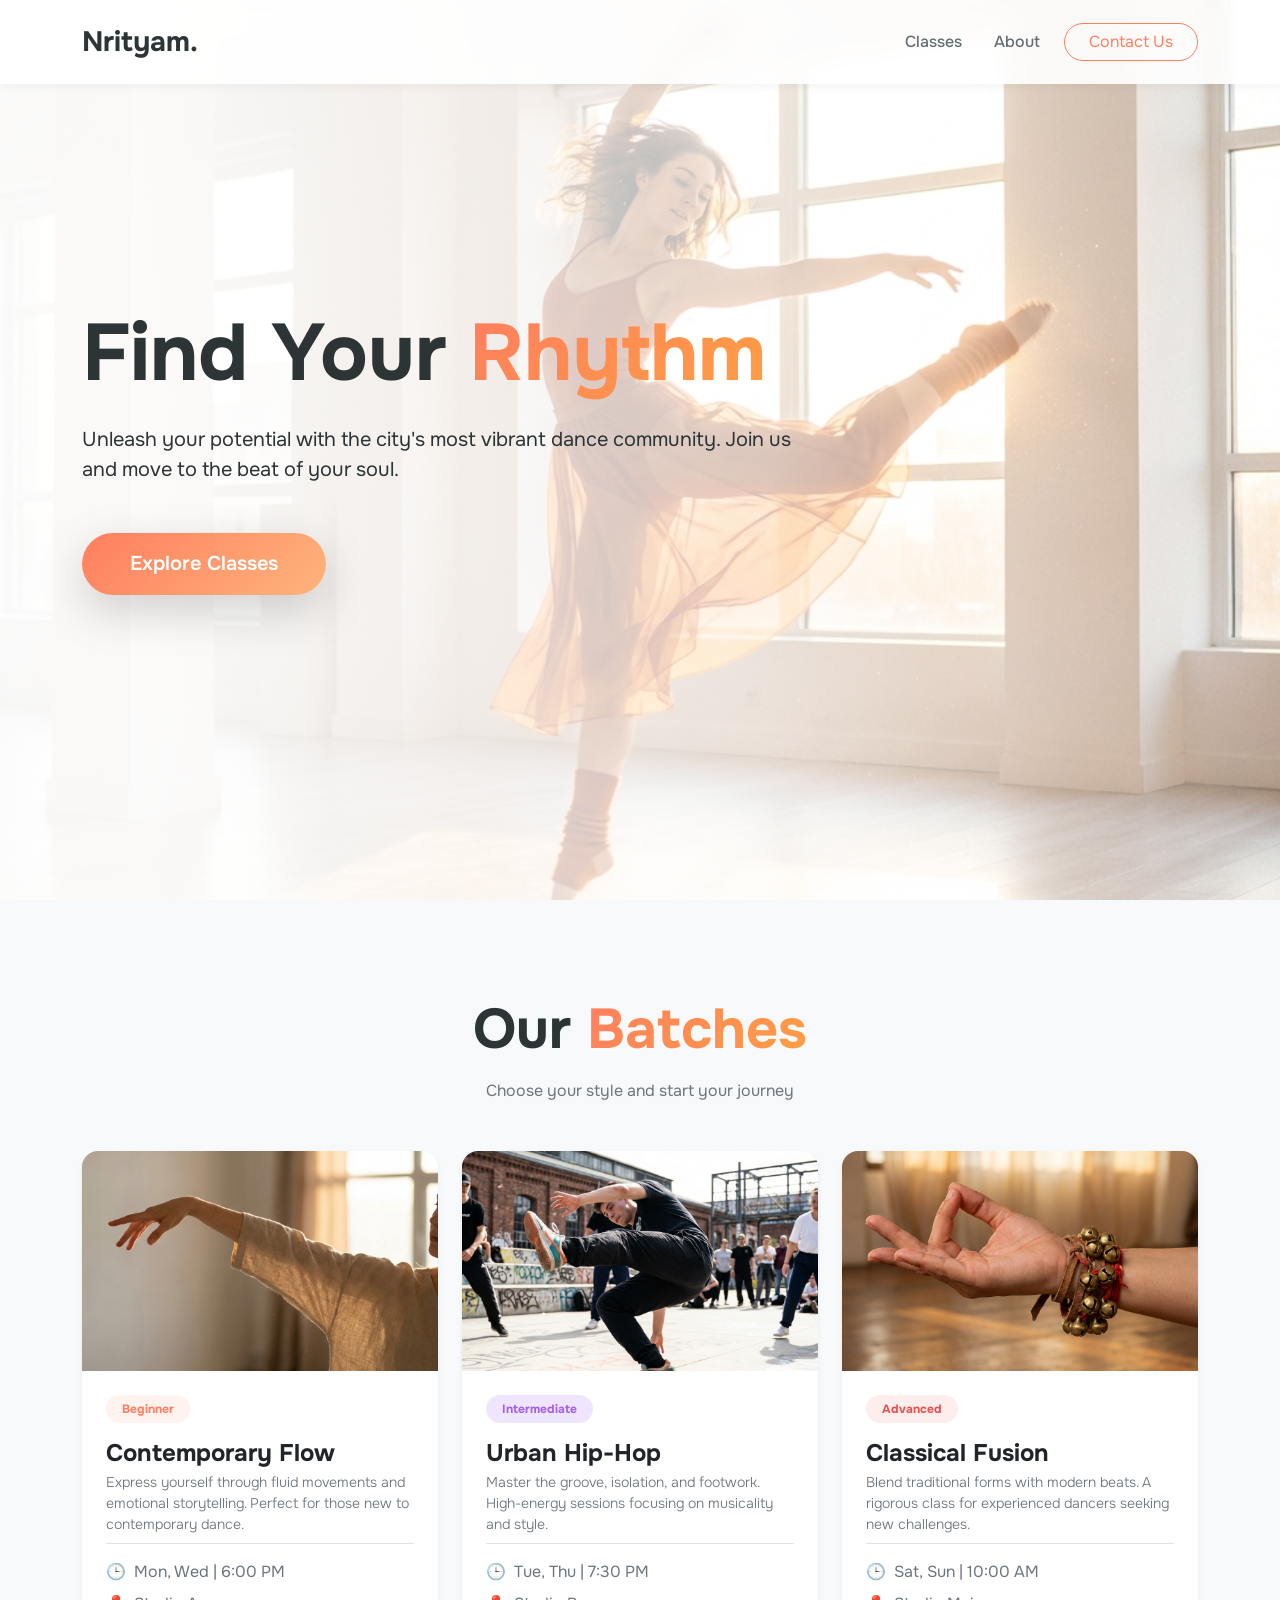
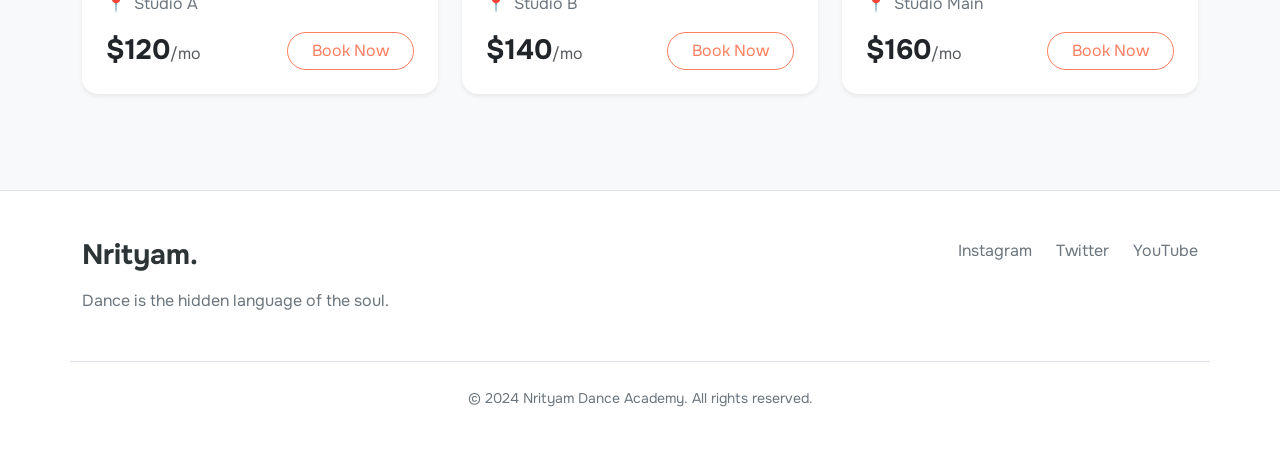
==== index.html @ 0dd63f36 "First Commit First Commit" ====
<!DOCTYPE html>
<html lang="en">

<head>
    <meta charset="UTF-8">
    <meta name="viewport" content="width=device-width, initial-scale=1.0">
    <title>Nrityam | Find Your Rhythm</title>
    <meta name="description"
        content="Join Nrityam, the premier dance community. Explore contemporary, hip-hop, and classical dance batches.">
    <!-- Bootstrap CSS -->
    <link href="https://cdn.jsdelivr.net/npm/bootstrap@5.3.3/dist/css/bootstrap.min.css" rel="stylesheet"
        integrity="sha384-QWTKZyjpPEjISv5WaRU9OFeRpok6YctnYmDr5pNlyT2bRjXh0JMhjY6hW+ALEwIH" crossorigin="anonymous">
    <!-- Google Fonts: Onest -->
    <link rel="preconnect" href="https://fonts.googleapis.com">
    <link rel="preconnect" href="https://fonts.gstatic.com" crossorigin>
    <link href="https://fonts.googleapis.com/css2?family=Onest:wght@300;400;500;600;700&display=swap" rel="stylesheet">
    <link rel="stylesheet" href="styles.css">
</head>

<body>

    <!-- Navigation -->
    <nav class="navbar navbar-expand-lg fixed-top py-3">
        <div class="container">
            <a class="navbar-brand fw-bold fs-3" href="#">Nrityam.</a>
            <button class="navbar-toggler" type="button" data-bs-toggle="collapse" data-bs-target="#navbarNav"
                aria-controls="navbarNav" aria-expanded="false" aria-label="Toggle navigation">
                <span class="navbar-toggler-icon"></span>
            </button>
            <div class="collapse navbar-collapse justify-content-end" id="navbarNav">
                <ul class="navbar-nav align-items-center gap-3">
                    <li class="nav-item">
                        <a class="nav-link" href="#batches">Classes</a>
                    </li>
                    <li class="nav-item">
                        <a class="nav-link" href="#about">About</a>
                    </li>
                    <li class="nav-item">
                        <a href="#contact" class="btn btn-outline-primary rounded-pill px-4">Contact Us</a>
                    </li>
                </ul>
            </div>
        </div>
    </nav>

    <!-- Hero Section -->
    <header class="hero d-flex align-items-center position-relative">
        <div class="container position-relative z-2">
            <div class="row">
                <div class="col-lg-8">
                    <h1 class="display-1 fw-bold mb-4 hero-title">Find Your <span class="text-gradient">Rhythm</span>
                    </h1>
                    <p class="lead mb-5 hero-subtitle">Unleash your potential with the city's most vibrant dance
                        community. Join us and move to the beat of your soul.</p>
                    <a href="#batches"
                        class="btn btn-primary btn-lg rounded-pill px-5 py-3 fw-semibold shadow-lg">Explore Classes</a>
                </div>
            </div>
        </div>
        <div class="hero-overlay position-absolute w-100 h-100 top-0 start-0"></div>
    </header>

    <!-- Batches Section -->
    <section id="batches" class="py-5">
        <div class="container py-5">
            <div class="text-center mb-5">
                <h2 class="display-4 fw-bold mb-3 section-title">Our <span class="text-gradient">Batches</span>
                </h2>
                <p class="text-secondary section-subtitle">Choose your style and start your journey</p>
            </div>

            <div class="row g-4">
                <!-- Card 1 -->
                <div class="col-lg-4 col-md-6">
                    <div class="card h-100 border-0 shadow-sm rounded-4">
                        <img src="assets/thumb_contemporary.png" class="card-img-top card-thumb"
                            alt="Contemporary Dance">
                        <div class="card-body d-flex flex-column p-4">
                            <div class="mb-3">
                                <span class="badge bg-orange-subtle text-orange rounded-pill px-3 py-2">Beginner</span>
                            </div>
                            <h3 class="card-title h4 fw-bold mb-1">Contemporary Flow</h3>
                            <p class="card-text text-secondary mb-2 flex-grow-1 small fw-light">Express yourself through
                                fluid
                                movements and emotional storytelling. Perfect for those new to contemporary dance.</p>

                            <div class="border-top pt-3 mt-auto">
                                <div class="d-flex align-items-center text-secondary mb-2">
                                    <span class="me-2">🕒</span> Mon, Wed | 6:00 PM
                                </div>
                                <div class="d-flex align-items-center text-secondary mb-3">
                                    <span class="me-2">📍</span> Studio A
                                </div>
                                <div class="d-flex justify-content-between align-items-center mt-3">
                                    <span class="h3 fw-bold mb-0">$120<span
                                            class="fs-6 text-muted fw-normal">/mo</span></span>
                                    <button class="btn btn-outline-primary rounded-pill px-4">Book Now</button>
                                </div>
                            </div>
                        </div>
                    </div>
                </div>

                <!-- Card 2 -->
                <div class="col-lg-4 col-md-6">
                    <div class="card h-100 border-0 shadow-sm rounded-4">
                        <img src="assets/thumb_hiphop.png" class="card-img-top card-thumb " alt="Urban Hip-Hop">
                        <div class="card-body d-flex flex-column p-4">
                            <div class="mb-3">
                                <span
                                    class="badge bg-purple-subtle text-purple rounded-pill px-3 py-2">Intermediate</span>
                            </div>
                            <h3 class="card-title h4 fw-bold mb-1">Urban Hip-Hop</h3>
                            <p class="card-text text-secondary mb-2 flex-grow-1 small fw-light">Master the groove,
                                isolation, and
                                footwork. High-energy sessions focusing on musicality and style.</p>

                            <div class="border-top pt-3 mt-auto">
                                <div class="d-flex align-items-center text-secondary mb-2">
                                    <span class="me-2">🕒</span> Tue, Thu | 7:30 PM
                                </div>
                                <div class="d-flex align-items-center text-secondary mb-3">
                                    <span class="me-2">📍</span> Studio B
                                </div>
                                <div class="d-flex justify-content-between align-items-center mt-3">
                                    <span class="h3 fw-bold mb-0">$140<span
                                            class="fs-6 text-muted fw-normal">/mo</span></span>
                                    <button class="btn btn-outline-primary rounded-pill px-4">Book Now</button>
                                </div>
                            </div>
                        </div>
                    </div>
                </div>

                <!-- Card 3 -->
                <div class="col-lg-4 col-md-6">
                    <div class="card h-100 border-0 shadow-sm rounded-4">
                        <img src="assets/thumb_classical.png" class="card-img-top card-thumb" alt="Classical Fusion">
                        <div class="card-body d-flex flex-column p-4">
                            <div class="mb-3">
                                <span class="badge bg-red-subtle text-red rounded-pill px-3 py-2">Advanced</span>
                            </div>
                            <h3 class="card-title h4 fw-bold mb-1">Classical Fusion</h3>
                            <p class="card-text text-secondary mb-2 flex-grow-1 small fw-light">Blend traditional forms
                                with
                                modern
                                beats. A rigorous class for experienced dancers seeking new challenges.</p>

                            <div class="border-top pt-3 mt-auto">
                                <div class="d-flex align-items-center text-secondary mb-2">
                                    <span class="me-2">🕒</span> Sat, Sun | 10:00 AM
                                </div>
                                <div class="d-flex align-items-center text-secondary mb-3">
                                    <span class="me-2">📍</span> Studio Main
                                </div>
                                <div class="d-flex justify-content-between align-items-center mt-3">
                                    <span class="h3 fw-bold mb-0">$160<span
                                            class="fs-6 text-muted fw-normal">/mo</span></span>
                                    <button class="btn btn-outline-primary rounded-pill px-4">Book Now</button>
                                </div>
                            </div>
                        </div>
                    </div>
                </div>
            </div>
        </div>
    </section>

    <!-- Footer -->
    <footer class="bg-white border-top py-5">
        <div class="container">
            <div class="row gy-4 justify-content-between">
                <div class="col-md-6">
                    <h2 class="h3 fw-bold mb-3">Nrityam.</h2>
                    <p class="text-secondary mb-0">Dance is the hidden language of the soul.</p>
                </div>
                <div class="col-md-4 text-md-end">
                    <div class="d-flex gap-4 justify-content-md-end">
                        <a href="#" class="text-decoration-none text-secondary hover-primary">Instagram</a>
                        <a href="#" class="text-decoration-none text-secondary hover-primary">Twitter</a>
                        <a href="#" class="text-decoration-none text-secondary hover-primary">YouTube</a>
                    </div>
                </div>
            </div>
            <div class="row mt-5 pt-4 border-top">
                <div class="col-12 text-center text-secondary">
                    <small>&copy; 2024 Nrityam Dance Academy. All rights reserved.</small>
                </div>
            </div>
        </div>
    </footer>

    <!-- Bootstrap JS Bundle -->
    <script src="https://cdn.jsdelivr.net/npm/bootstrap@5.3.3/dist/js/bootstrap.bundle.min.js"
        integrity="sha384-YvpcrYf0tY3lHB60NNkmXc5s9fDVZLESaAA55NDzOxhy9GkcIdslK1eN7N6jIeHz"
        crossorigin="anonymous"></script>
</body>

</html>
---- styles.css ----
:root {
    --bs-font-sans-serif: 'Onest', sans-serif;
    --bs-body-font-family: 'Onest', sans-serif;

    /* Branding */
    --brand-primary: #ff7e5f;
    --brand-secondary: #feb47b;
    --brand-tertiary: #ff9f43;

    /* Custom Colors */
    --bs-primary: #ff7e5f;
    --bs-primary-rgb: 255, 126, 95;
}

body {
    font-family: 'Onest', sans-serif;
    background-color: #f8f9fa;
    color: #2d3436;
}

/* Custom Overrides & Utilities */

.text-gradient {
    background: linear-gradient(135deg, var(--brand-primary), var(--brand-tertiary));
    -webkit-background-clip: text;
    -webkit-text-fill-color: transparent;
}

.hover-primary:hover {
    color: var(--brand-primary) !important;
}

/* Navbar */
.navbar {
    background: rgba(255, 255, 255, 0.9);
    backdrop-filter: blur(10px);
    box-shadow: 0 2px 10px rgba(0, 0, 0, 0.05);
}

.navbar-brand {
    color: #2d3436 !important;
}

.nav-link {
    color: #636e72;
    font-weight: 500;
}

.nav-link:hover,
.nav-link.active {
    color: var(--brand-primary);
}

/* Buttons */
.btn-primary {
    background: linear-gradient(135deg, var(--brand-primary), var(--brand-secondary));
    border: none;
    transition: all 0.3s ease;
}

.btn-primary:hover {
    transform: translateY(-2px);
    box-shadow: 0 5px 15px rgba(255, 126, 95, 0.4);
    background: linear-gradient(135deg, var(--brand-primary), var(--brand-secondary));
    /* keep gradient on hover */
}

.btn-outline-primary {
    color: var(--brand-primary);
    border-color: var(--brand-primary);
}

.btn-outline-primary:hover {
    background-color: var(--brand-primary);
    border-color: var(--brand-primary);
    color: #fff;
    transform: translateY(-1px);
}

/* Hero Section */
.hero {
    height: 100vh;
    min-height: 600px;
    background: url('assets/hero_bg_light.png') no-repeat center center/cover;
}

.hero-overlay {
    background: linear-gradient(90deg, rgba(255, 255, 255, 0.95) 10%, rgba(255, 255, 255, 0.7) 60%, rgba(255, 255, 255, 0.2) 100%);
}

.hero-title {
    color: #2d3436;
}

.hero-subtitle {
    font-weight: 400;
}

/* Cards */
.card {
    transition: transform 0.3s ease, box-shadow 0.3s ease;
}

.card:hover {
    transform: translateY(-8px);
    box-shadow: 0 1rem 3rem rgba(0, 0, 0, 0.1) !important;
    /* Bootstrap shadow-lg equivalent or custom */
}

.card-thumb {
    height: 220px;
    object-fit: cover;
    border-top-right-radius: 1rem;
    border-top-left-radius: 1rem;
}

/* Custom Badges */
.bg-orange-subtle {
    background-color: rgba(255, 126, 95, 0.1);
}

.text-orange {
    color: #ff7e5f;
}

.bg-purple-subtle {
    background-color: rgba(112, 0, 255, 0.1);
}

.text-purple {
    color: #a55eea;
}

.bg-red-subtle {
    background-color: rgba(235, 77, 75, 0.1);
}

.text-red {
    color: #eb4d4b;
}

/* Responsive adjustments */
@media (max-width: 991.98px) {
    .hero-title {
        font-size: 3.5rem;
    }

    .navbar-collapse {
        background: #fff;
        padding: 1rem;
        border-radius: 1rem;
        margin-top: 1rem;
        box-shadow: 0 5px 15px rgba(0, 0, 0, 0.1);
    }
}
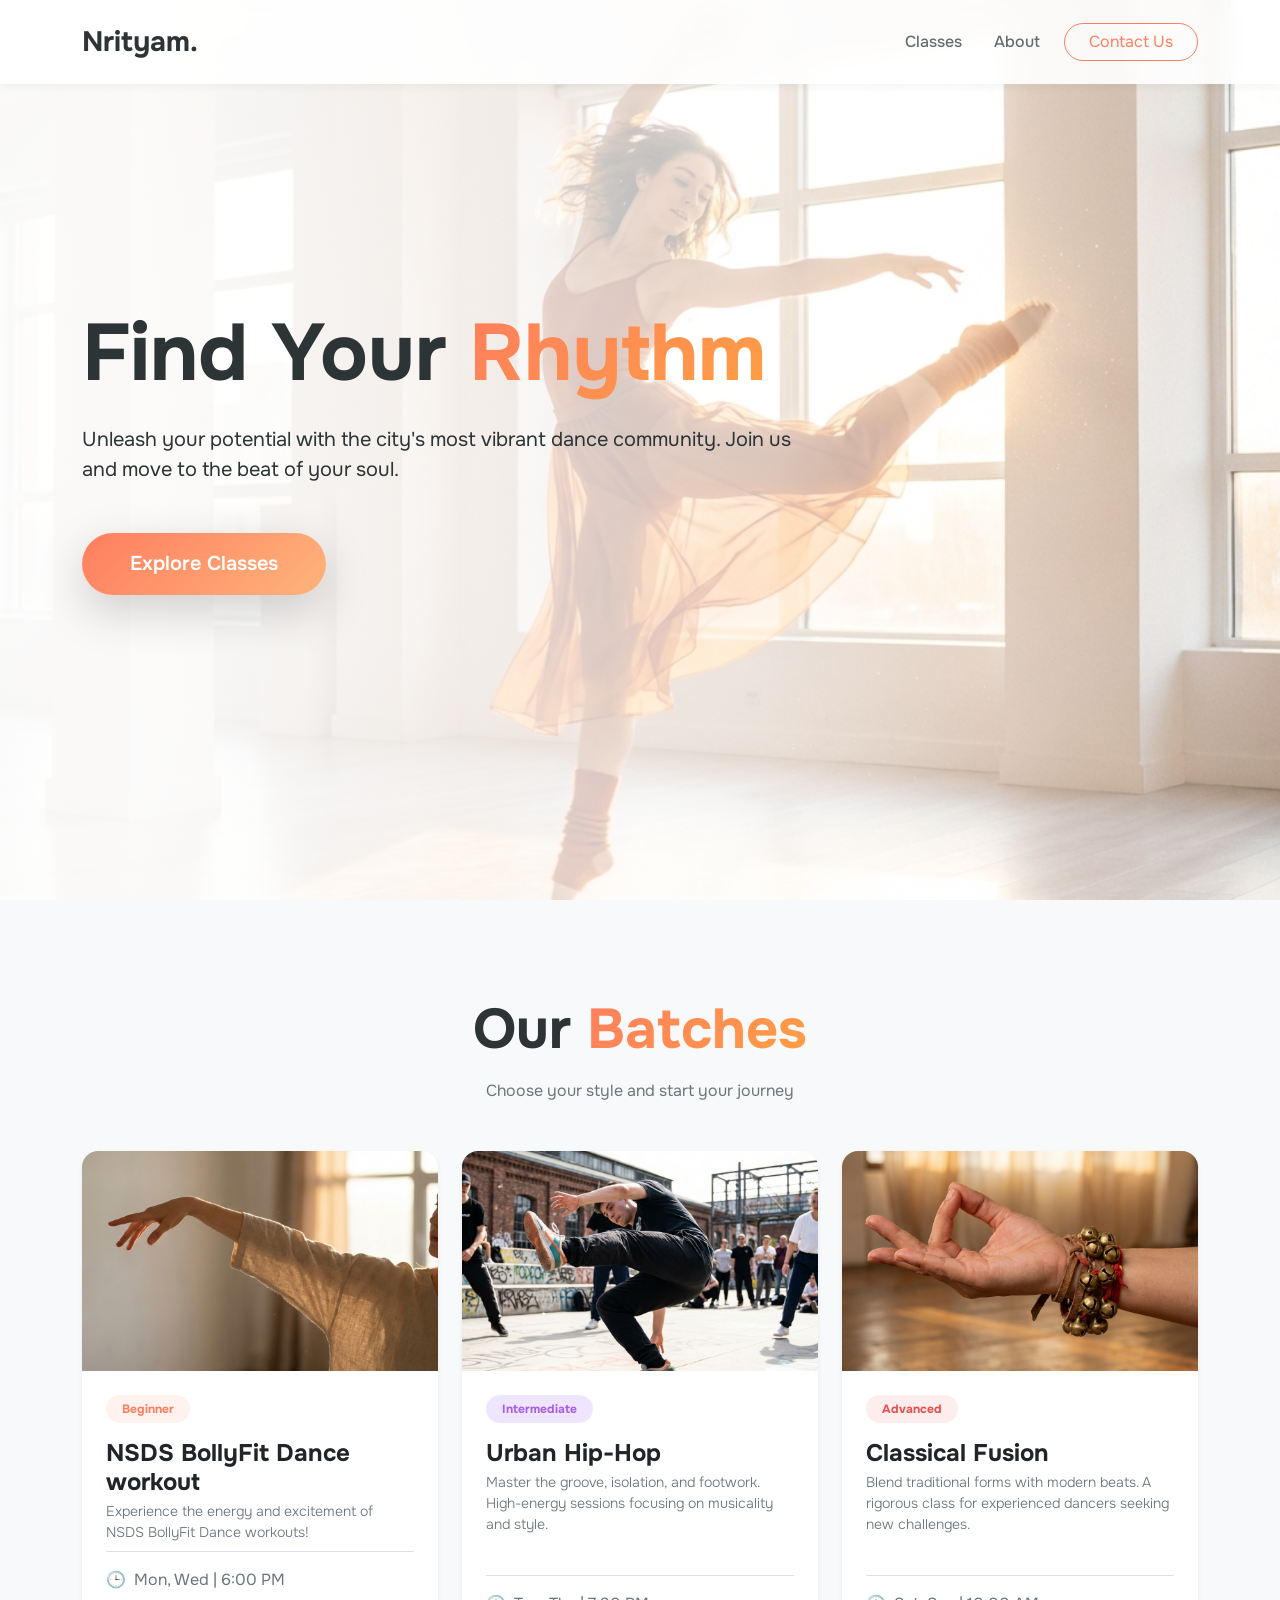
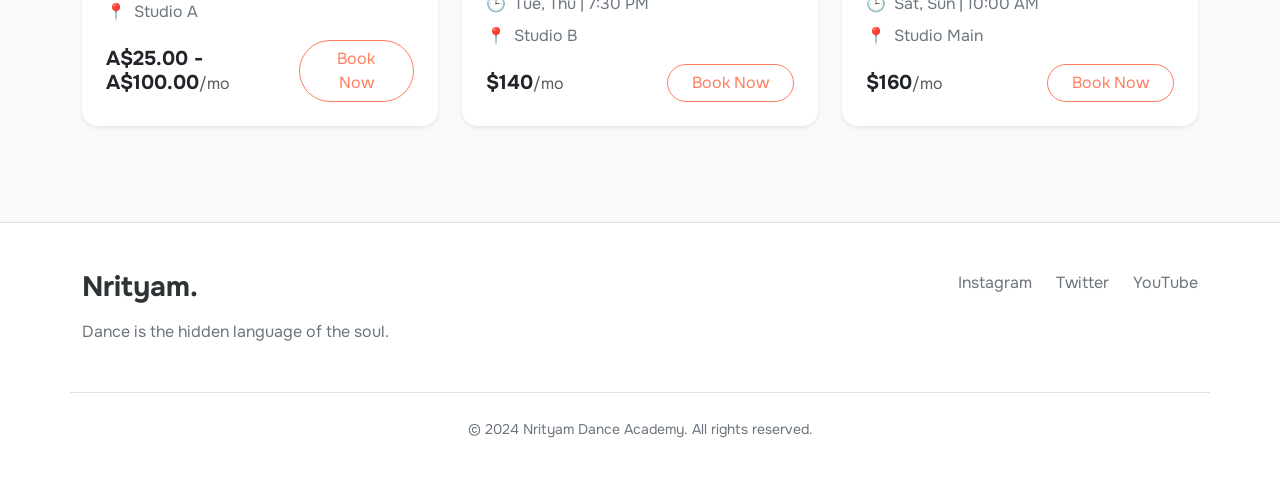
==== commit 8bd080db: "Json Data added." ====
--- a/index.html
+++ b/index.html
@@ -69,99 +69,8 @@
                 <p class="text-secondary section-subtitle">Choose your style and start your journey</p>
             </div>
 
-            <div class="row g-4">
-                <!-- Card 1 -->
-                <div class="col-lg-4 col-md-6">
-                    <div class="card h-100 border-0 shadow-sm rounded-4">
-                        <img src="assets/thumb_contemporary.png" class="card-img-top card-thumb"
-                            alt="Contemporary Dance">
-                        <div class="card-body d-flex flex-column p-4">
-                            <div class="mb-3">
-                                <span class="badge bg-orange-subtle text-orange rounded-pill px-3 py-2">Beginner</span>
-                            </div>
-                            <h3 class="card-title h4 fw-bold mb-1">Contemporary Flow</h3>
-                            <p class="card-text text-secondary mb-2 flex-grow-1 small fw-light">Express yourself through
-                                fluid
-                                movements and emotional storytelling. Perfect for those new to contemporary dance.</p>
-
-                            <div class="border-top pt-3 mt-auto">
-                                <div class="d-flex align-items-center text-secondary mb-2">
-                                    <span class="me-2">🕒</span> Mon, Wed | 6:00 PM
-                                </div>
-                                <div class="d-flex align-items-center text-secondary mb-3">
-                                    <span class="me-2">📍</span> Studio A
-                                </div>
-                                <div class="d-flex justify-content-between align-items-center mt-3">
-                                    <span class="h3 fw-bold mb-0">$120<span
-                                            class="fs-6 text-muted fw-normal">/mo</span></span>
-                                    <button class="btn btn-outline-primary rounded-pill px-4">Book Now</button>
-                                </div>
-                            </div>
-                        </div>
-                    </div>
-                </div>
-
-                <!-- Card 2 -->
-                <div class="col-lg-4 col-md-6">
-                    <div class="card h-100 border-0 shadow-sm rounded-4">
-                        <img src="assets/thumb_hiphop.png" class="card-img-top card-thumb " alt="Urban Hip-Hop">
-                        <div class="card-body d-flex flex-column p-4">
-                            <div class="mb-3">
-                                <span
-                                    class="badge bg-purple-subtle text-purple rounded-pill px-3 py-2">Intermediate</span>
-                            </div>
-                            <h3 class="card-title h4 fw-bold mb-1">Urban Hip-Hop</h3>
-                            <p class="card-text text-secondary mb-2 flex-grow-1 small fw-light">Master the groove,
-                                isolation, and
-                                footwork. High-energy sessions focusing on musicality and style.</p>
-
-                            <div class="border-top pt-3 mt-auto">
-                                <div class="d-flex align-items-center text-secondary mb-2">
-                                    <span class="me-2">🕒</span> Tue, Thu | 7:30 PM
-                                </div>
-                                <div class="d-flex align-items-center text-secondary mb-3">
-                                    <span class="me-2">📍</span> Studio B
-                                </div>
-                                <div class="d-flex justify-content-between align-items-center mt-3">
-                                    <span class="h3 fw-bold mb-0">$140<span
-                                            class="fs-6 text-muted fw-normal">/mo</span></span>
-                                    <button class="btn btn-outline-primary rounded-pill px-4">Book Now</button>
-                                </div>
-                            </div>
-                        </div>
-                    </div>
-                </div>
-
-                <!-- Card 3 -->
-                <div class="col-lg-4 col-md-6">
-                    <div class="card h-100 border-0 shadow-sm rounded-4">
-                        <img src="assets/thumb_classical.png" class="card-img-top card-thumb" alt="Classical Fusion">
-                        <div class="card-body d-flex flex-column p-4">
-                            <div class="mb-3">
-                                <span class="badge bg-red-subtle text-red rounded-pill px-3 py-2">Advanced</span>
-                            </div>
-                            <h3 class="card-title h4 fw-bold mb-1">Classical Fusion</h3>
-                            <p class="card-text text-secondary mb-2 flex-grow-1 small fw-light">Blend traditional forms
-                                with
-                                modern
-                                beats. A rigorous class for experienced dancers seeking new challenges.</p>
-
-                            <div class="border-top pt-3 mt-auto">
-                                <div class="d-flex align-items-center text-secondary mb-2">
-                                    <span class="me-2">🕒</span> Sat, Sun | 10:00 AM
-                                </div>
-                                <div class="d-flex align-items-center text-secondary mb-3">
-                                    <span class="me-2">📍</span> Studio Main
-                                </div>
-                                <div class="d-flex justify-content-between align-items-center mt-3">
-                                    <span class="h3 fw-bold mb-0">$160<span
-                                            class="fs-6 text-muted fw-normal">/mo</span></span>
-                                    <button class="btn btn-outline-primary rounded-pill px-4">Book Now</button>
-                                </div>
-                            </div>
-                        </div>
-                    </div>
-                </div>
+            <div id="batches-container" class="row g-4">
+                <!-- Batches will be rendered here by script.js -->
             </div>
         </div>
     </section>
@@ -194,6 +103,7 @@
     <script src="https://cdn.jsdelivr.net/npm/bootstrap@5.3.3/dist/js/bootstrap.bundle.min.js"
         integrity="sha384-YvpcrYf0tY3lHB60NNkmXc5s9fDVZLESaAA55NDzOxhy9GkcIdslK1eN7N6jIeHz"
         crossorigin="anonymous"></script>
+    <script src="script.js"></script>
 </body>
 
 </html>
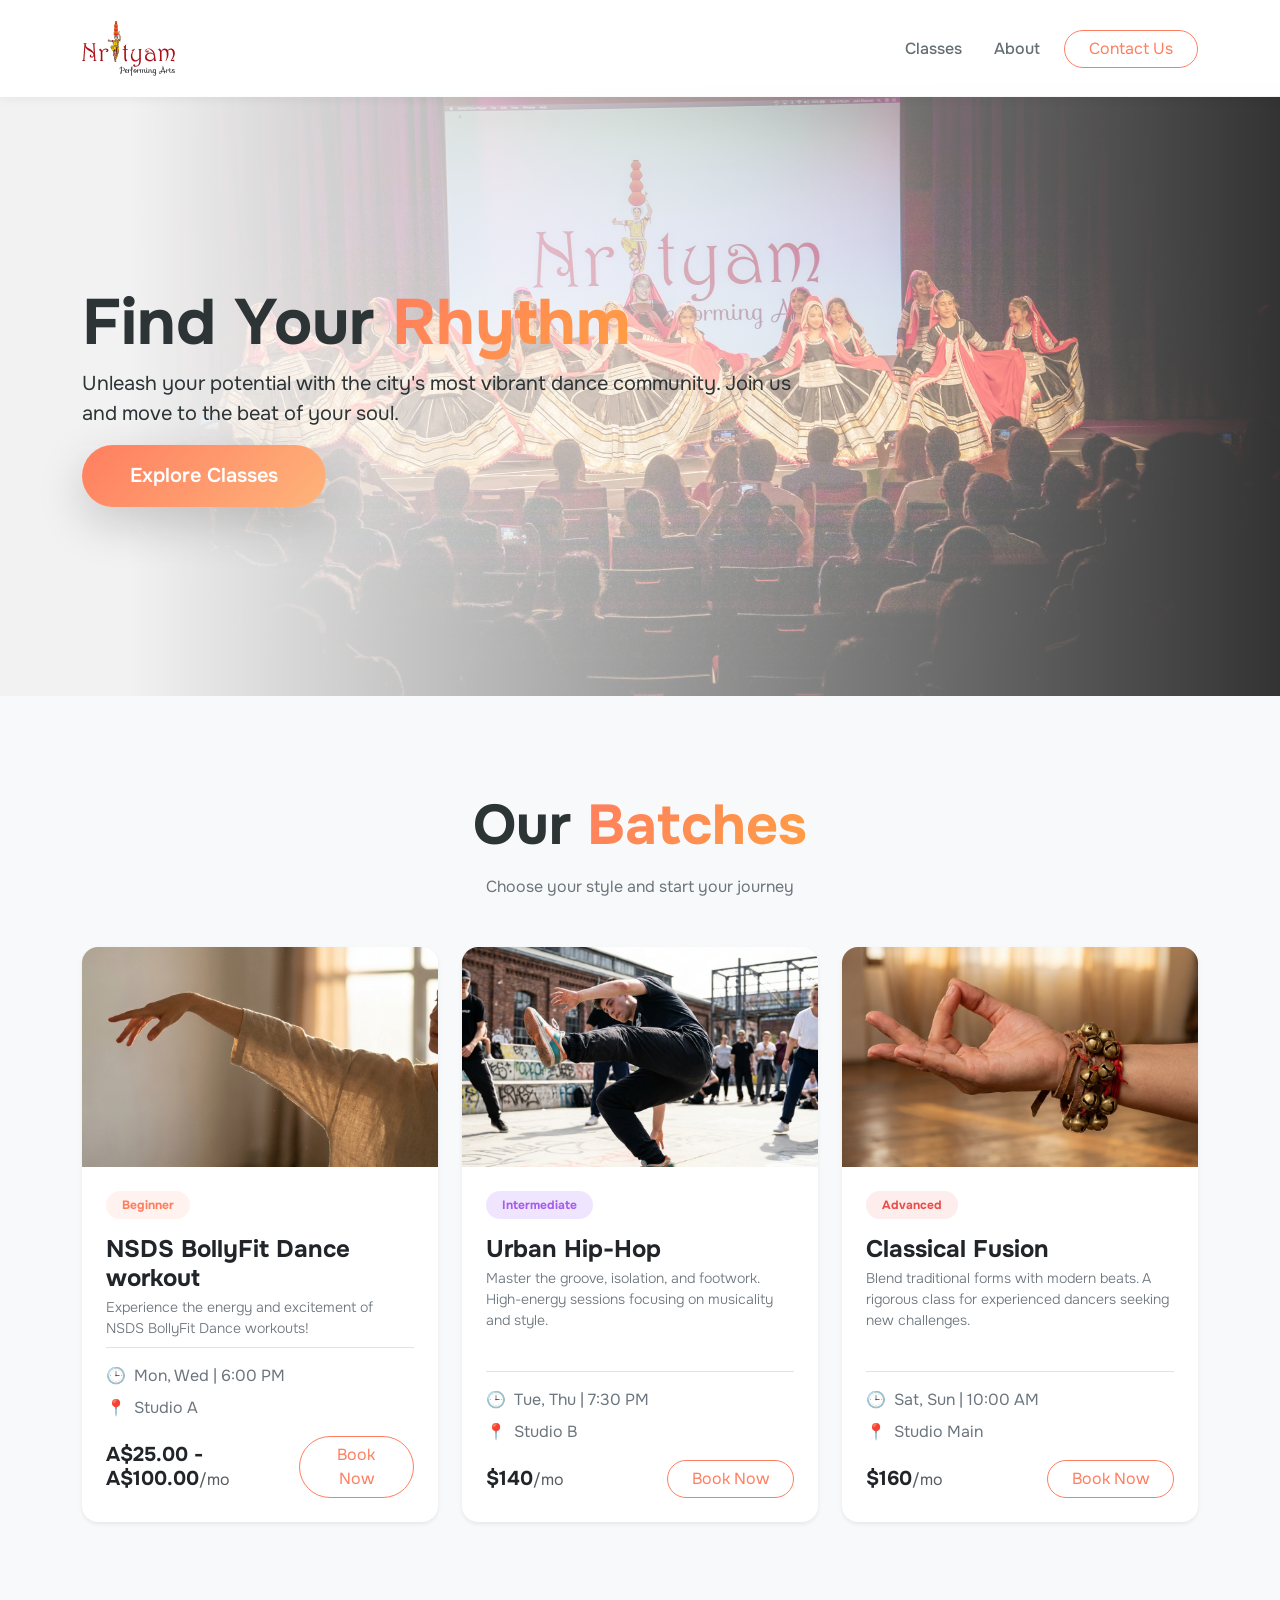
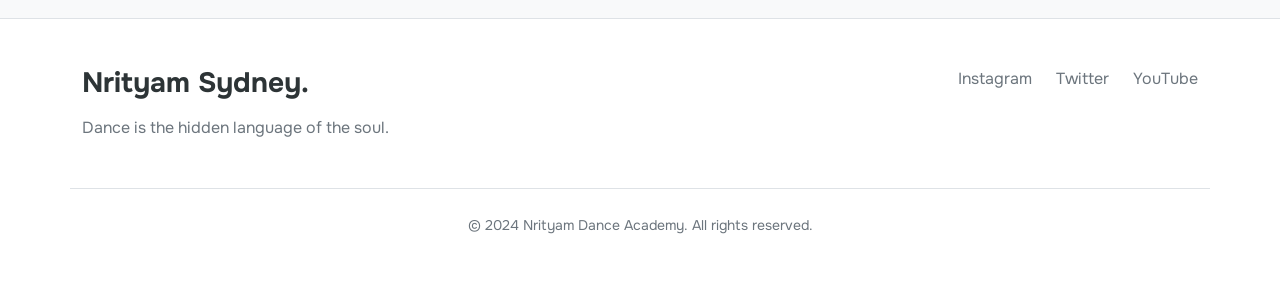
==== commit 803ac972: "Nrityam Branding" ====
--- a/index.html
+++ b/index.html
@@ -22,7 +22,9 @@
     <!-- Navigation -->
     <nav class="navbar navbar-expand-lg fixed-top py-3">
         <div class="container">
-            <a class="navbar-brand fw-bold fs-3" href="#">Nrityam.</a>
+            <a class="navbar-brand fw-bold fs-3" href="#">
+                <img src="assets/nrityam_logo.svg" height="55" alt="Nrityam Logo" class="logo">
+            </a>
             <button class="navbar-toggler" type="button" data-bs-toggle="collapse" data-bs-target="#navbarNav"
                 aria-controls="navbarNav" aria-expanded="false" aria-label="Toggle navigation">
                 <span class="navbar-toggler-icon"></span>
@@ -48,9 +50,9 @@
         <div class="container position-relative z-2">
             <div class="row">
                 <div class="col-lg-8">
-                    <h1 class="display-1 fw-bold mb-4 hero-title">Find Your <span class="text-gradient">Rhythm</span>
+                    <h1 class="display-3 fw-bold mb-2 hero-title">Find Your <span class="text-gradient">Rhythm</span>
                     </h1>
-                    <p class="lead mb-5 hero-subtitle">Unleash your potential with the city's most vibrant dance
+                    <p class="lead mb-3 hero-subtitle">Unleash your potential with the city's most vibrant dance
                         community. Join us and move to the beat of your soul.</p>
                     <a href="#batches"
                         class="btn btn-primary btn-lg rounded-pill px-5 py-3 fw-semibold shadow-lg">Explore Classes</a>
@@ -80,7 +82,7 @@
         <div class="container">
             <div class="row gy-4 justify-content-between">
                 <div class="col-md-6">
-                    <h2 class="h3 fw-bold mb-3">Nrityam.</h2>
+                    <h2 class="h3 fw-bold mb-3">Nrityam Sydney.</h2>
                     <p class="text-secondary mb-0">Dance is the hidden language of the soul.</p>
                 </div>
                 <div class="col-md-4 text-md-end">
--- a/styles.css
+++ b/styles.css
@@ -79,13 +79,14 @@
 
 /* Hero Section */
 .hero {
-    height: 100vh;
+    /* height: 100vh; */
     min-height: 600px;
-    background: url('assets/hero_bg_light.png') no-repeat center center/cover;
+    background: url('assets/hero2.jpeg') no-repeat center center/cover;
+    margin-top: 96px;
 }
 
 .hero-overlay {
-    background: linear-gradient(90deg, rgba(255, 255, 255, 0.95) 10%, rgba(255, 255, 255, 0.7) 60%, rgba(255, 255, 255, 0.2) 100%);
+    background: linear-gradient(90deg, rgba(255, 255, 255, 0.95) 10%, rgba(255, 255, 255, 0.7) 40%, rgba(255, 255, 255, 0.2) 100%);
 }
 
 .hero-title {
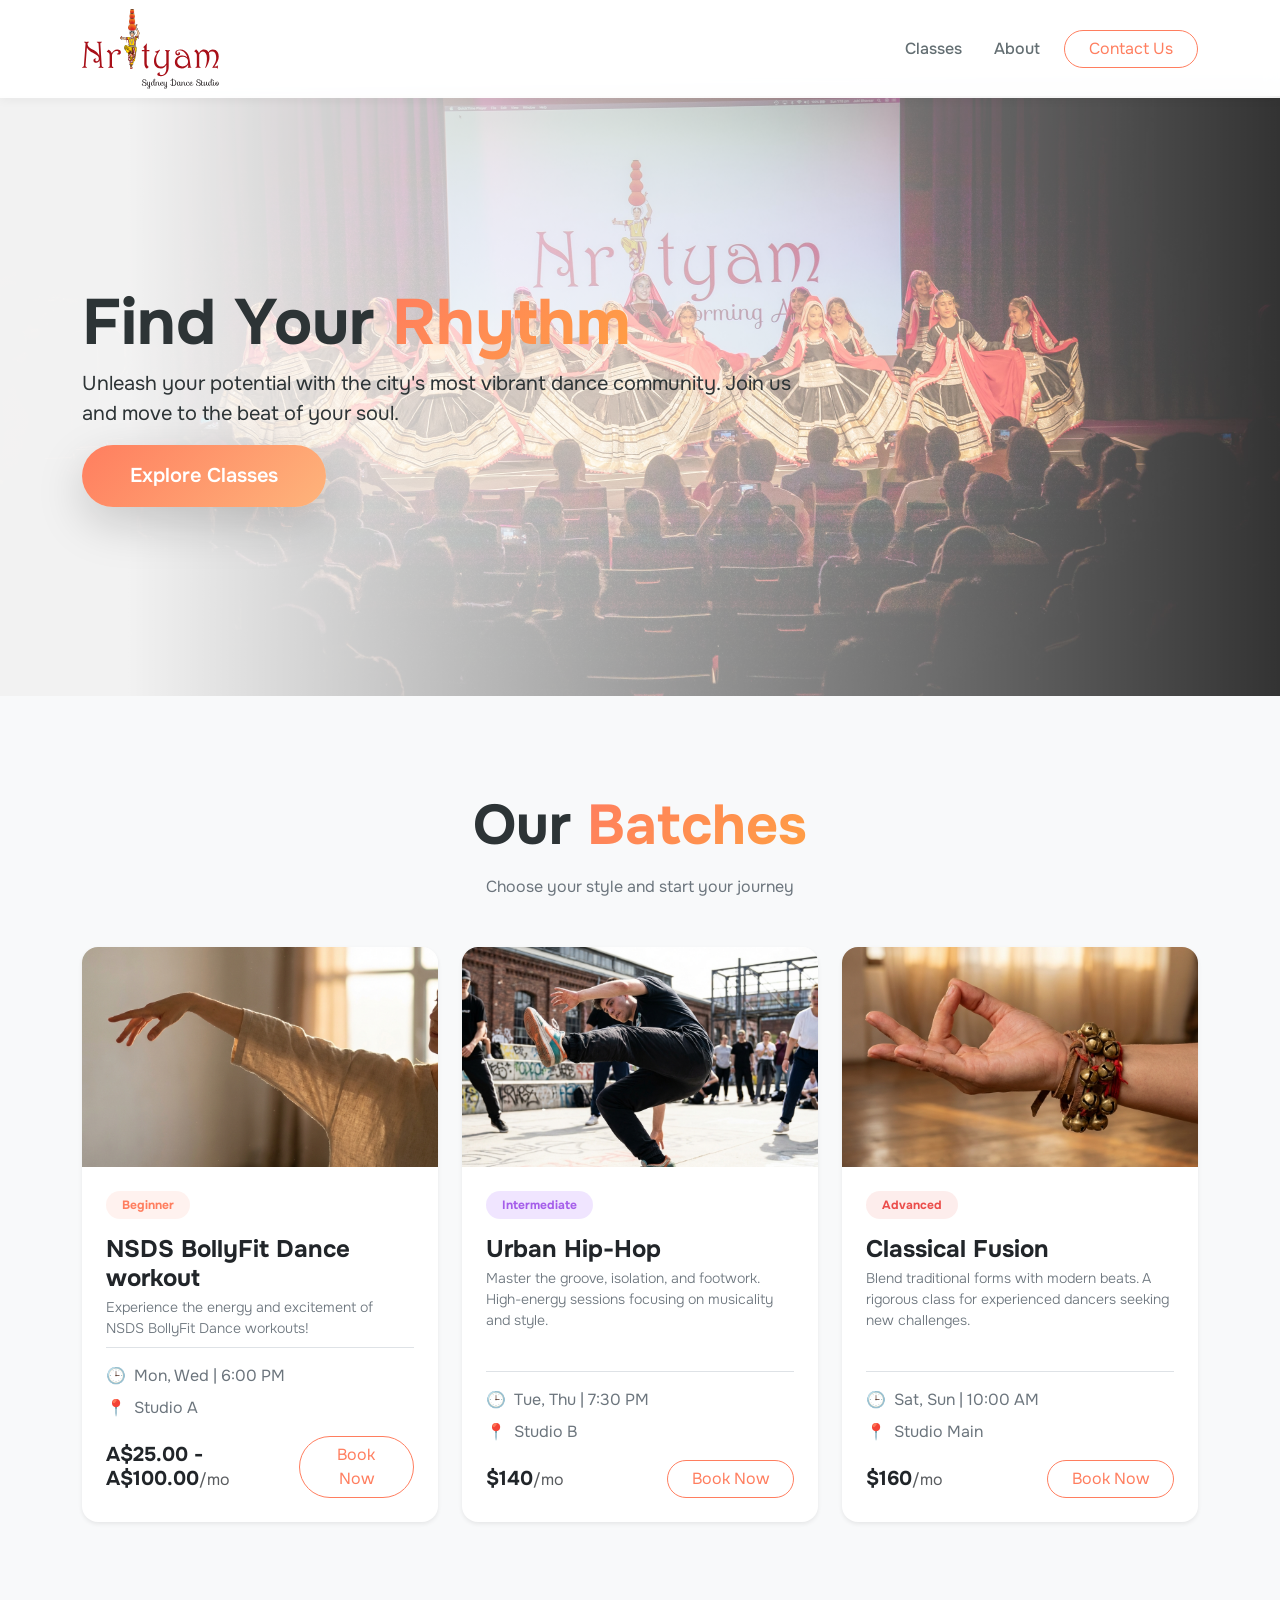
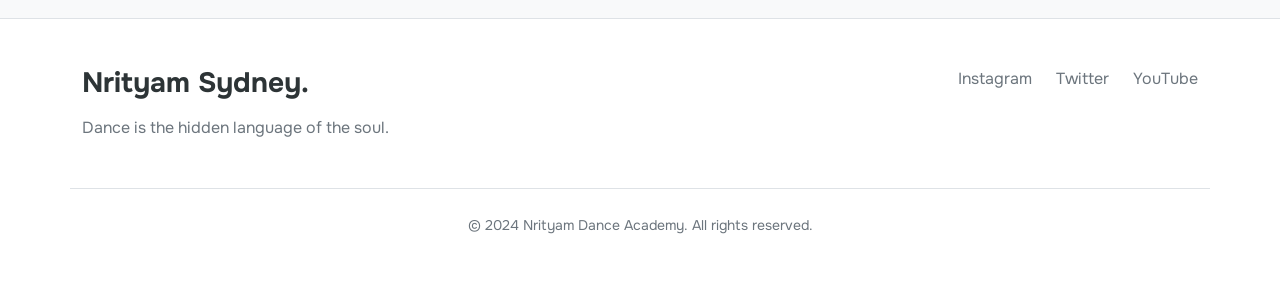
==== commit ae9d687a: "Logo Update" ====
--- a/index.html
+++ b/index.html
@@ -20,10 +20,10 @@
 <body>
 
     <!-- Navigation -->
-    <nav class="navbar navbar-expand-lg fixed-top py-3">
+    <nav class="navbar navbar-expand-lg fixed-top py-1">
         <div class="container">
             <a class="navbar-brand fw-bold fs-3" href="#">
-                <img src="assets/nrityam_logo.svg" height="55" alt="Nrityam Logo" class="logo">
+                <img src="assets/nrityam_logo.svg" height="80" alt="Nrityam Logo" class="logo">
             </a>
             <button class="navbar-toggler" type="button" data-bs-toggle="collapse" data-bs-target="#navbarNav"
                 aria-controls="navbarNav" aria-expanded="false" aria-label="Toggle navigation">
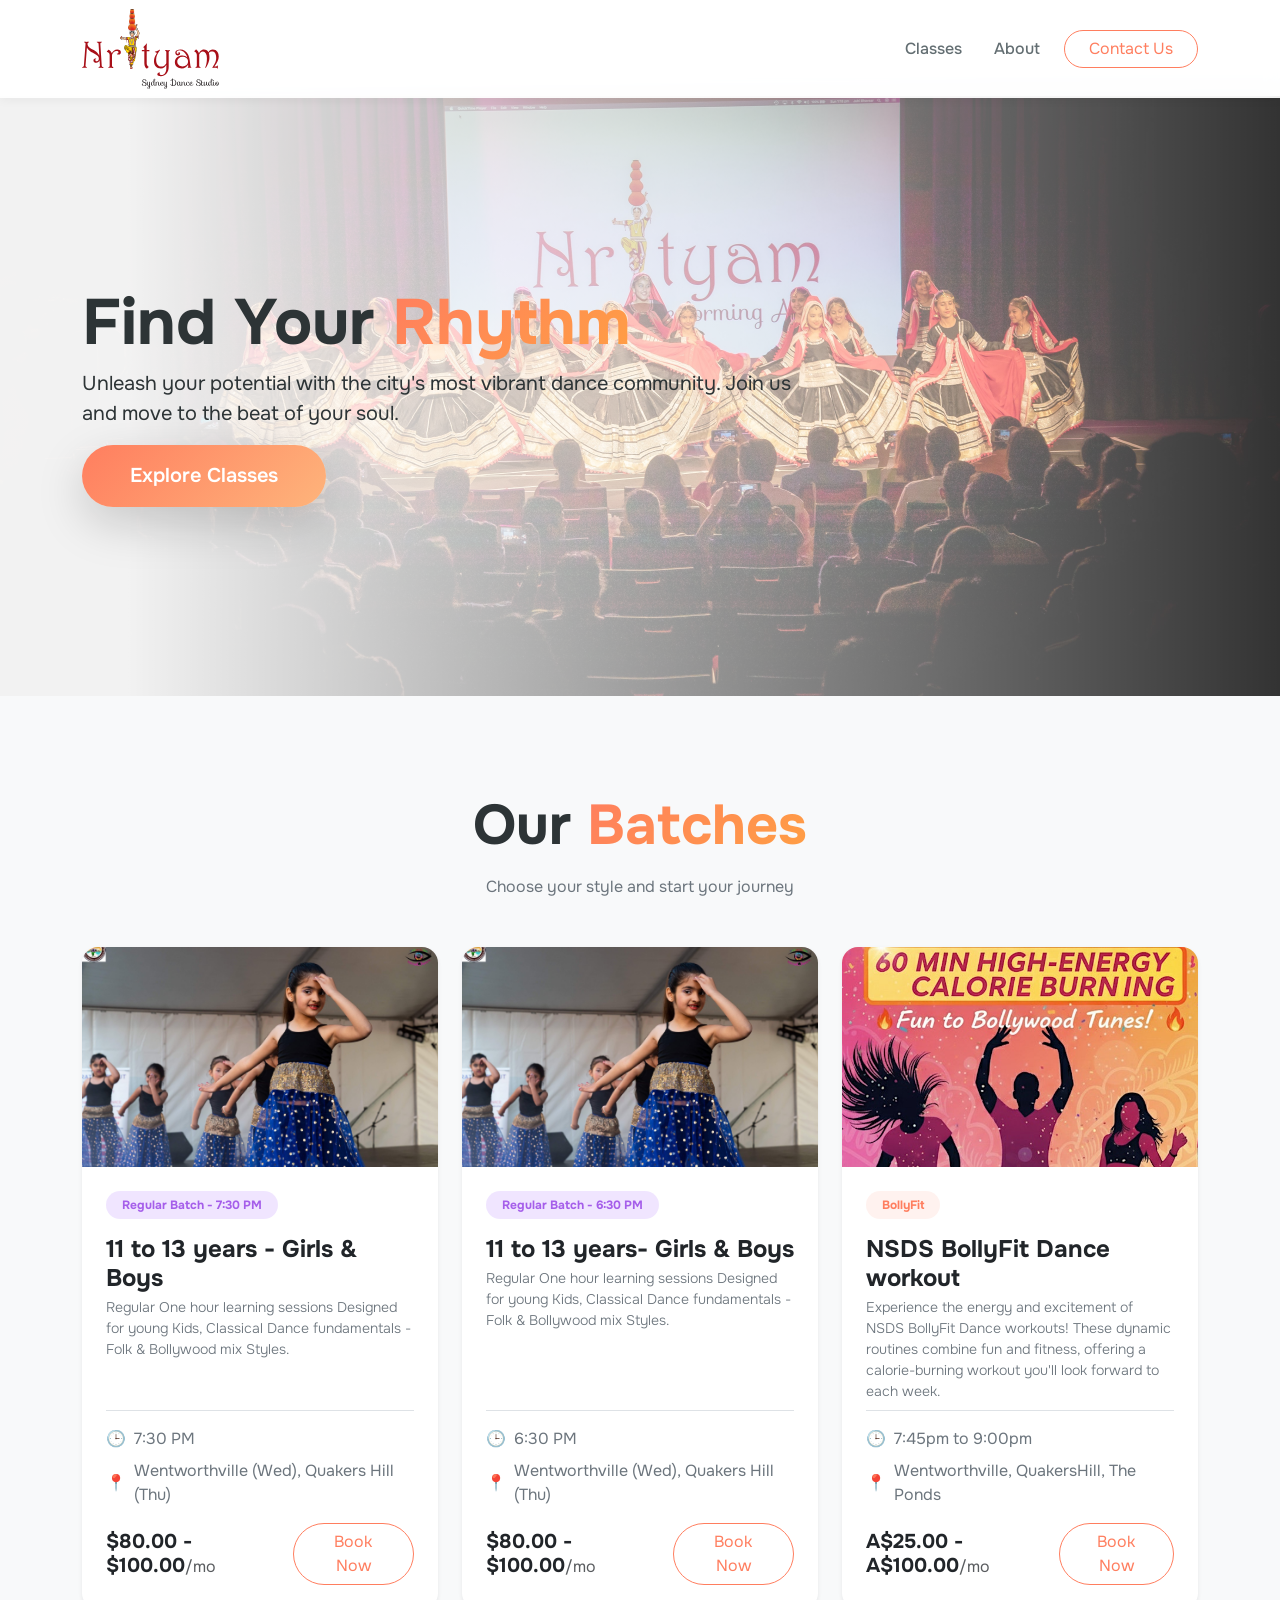
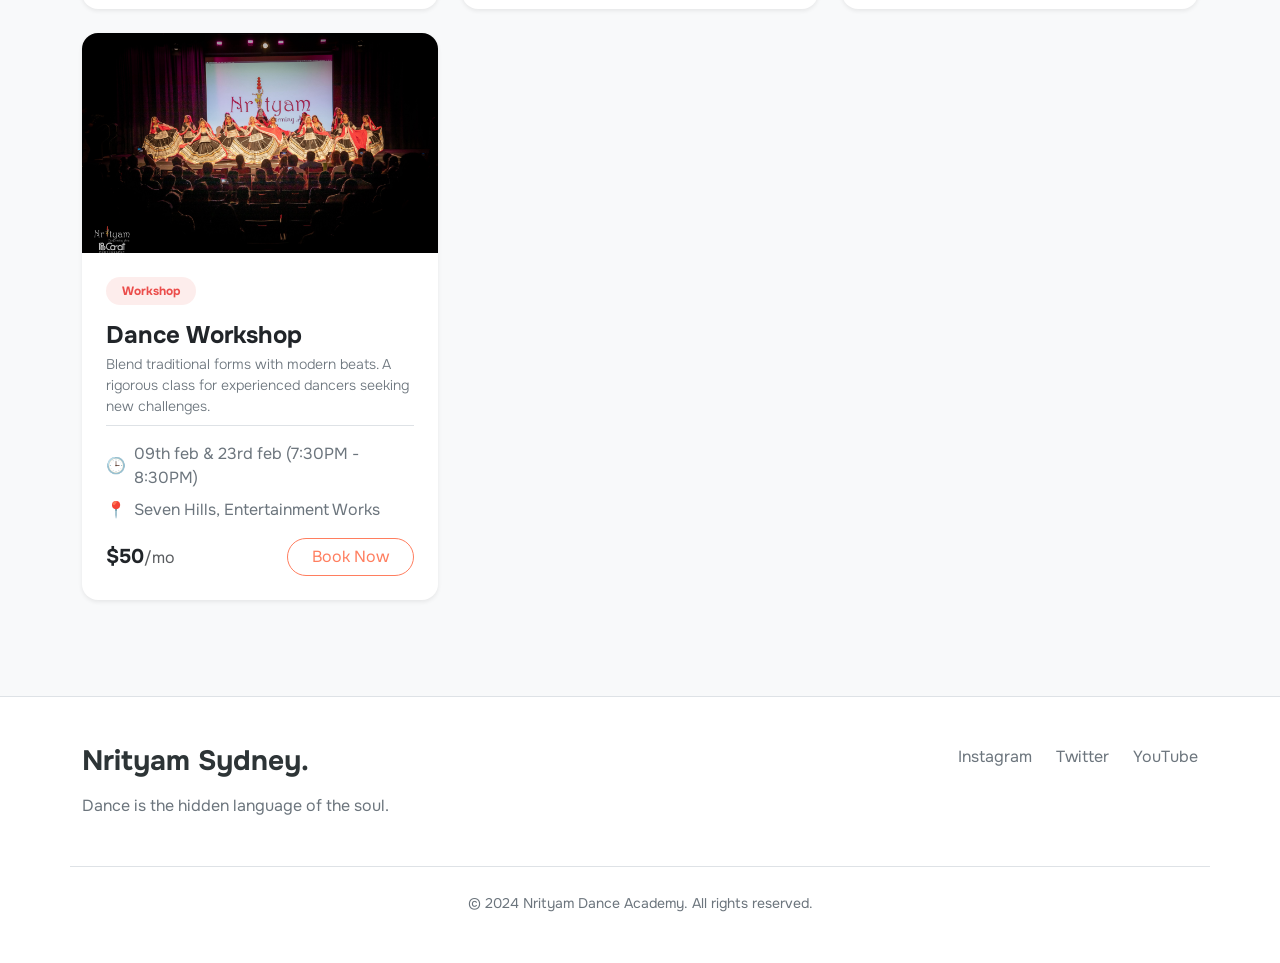
==== commit a28a31b6: "Updated Cards" ====
--- a/index.html
+++ b/index.html
@@ -87,7 +87,8 @@
                 </div>
                 <div class="col-md-4 text-md-end">
                     <div class="d-flex gap-4 justify-content-md-end">
-                        <a href="#" class="text-decoration-none text-secondary hover-primary">Instagram</a>
+                        <a href="https://www.instagram.com/nrityam.sydney/" target="_blank"
+                            class="text-decoration-none text-secondary hover-primary">Instagram</a>
                         <a href="#" class="text-decoration-none text-secondary hover-primary">Twitter</a>
                         <a href="#" class="text-decoration-none text-secondary hover-primary">YouTube</a>
                     </div>
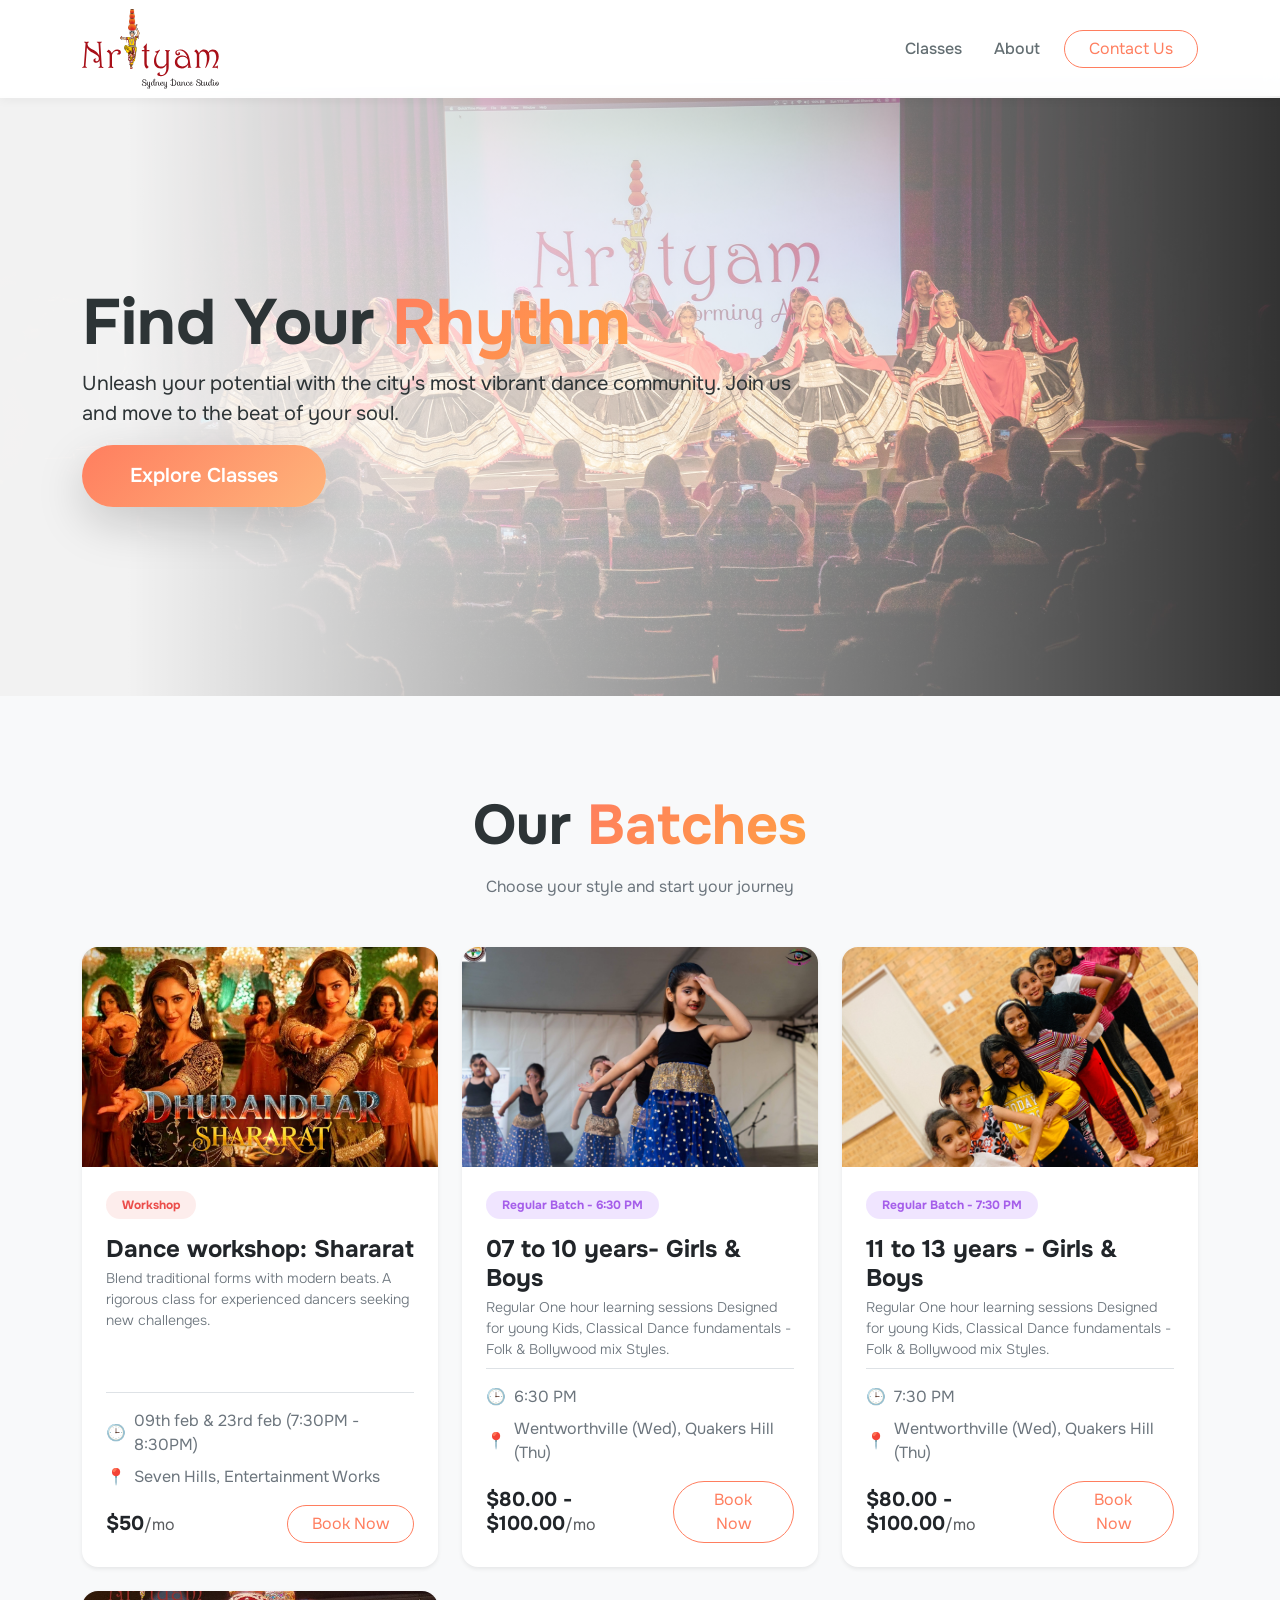
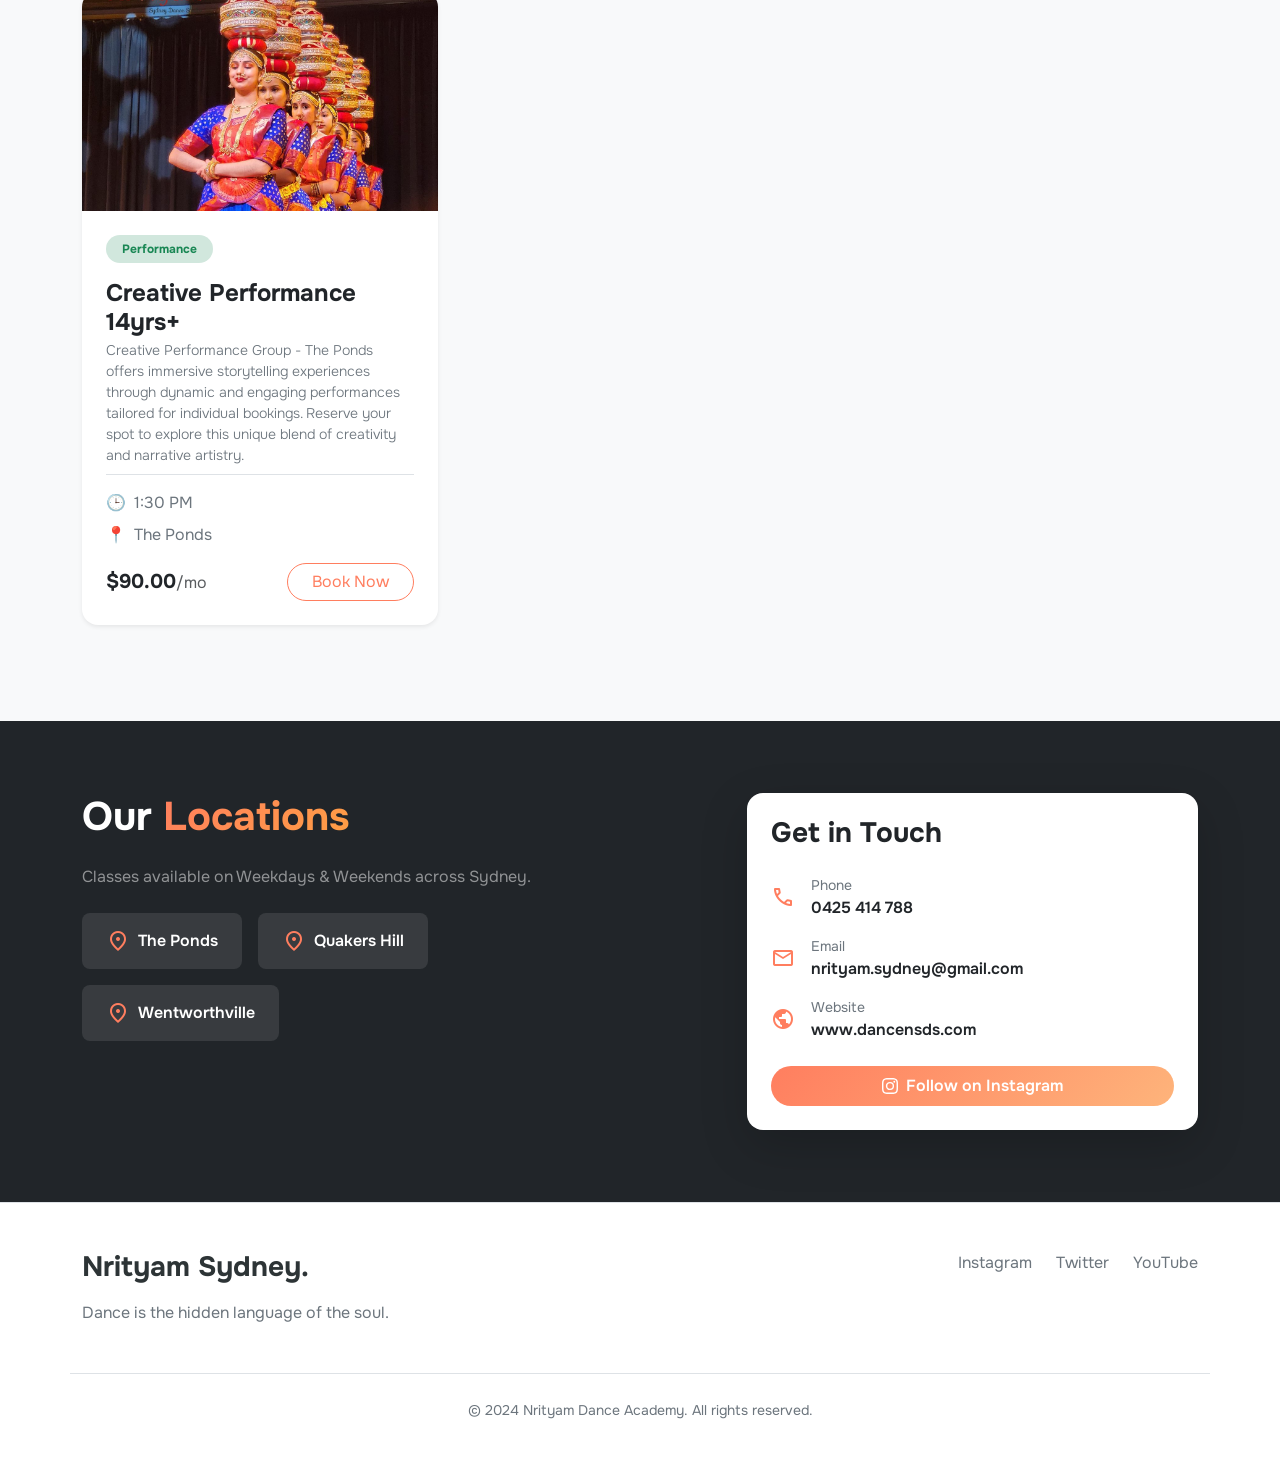
==== commit 7e5e63e9: "About Us page added Added about us page, Changed workshop timing and added link to contact us mail." ====
--- a/index.html
+++ b/index.html
@@ -14,6 +14,9 @@
     <link rel="preconnect" href="https://fonts.googleapis.com">
     <link rel="preconnect" href="https://fonts.gstatic.com" crossorigin>
     <link href="https://fonts.googleapis.com/css2?family=Onest:wght@300;400;500;600;700&display=swap" rel="stylesheet">
+    <!-- Material Symbols Outlined -->
+    <link rel="stylesheet"
+        href="https://fonts.googleapis.com/css2?family=Material+Symbols+Outlined:opsz,wght,FILL,GRAD@24,400,0,0" />
     <link rel="stylesheet" href="styles.css">
 </head>
 
@@ -35,10 +38,11 @@
                         <a class="nav-link" href="#batches">Classes</a>
                     </li>
                     <li class="nav-item">
-                        <a class="nav-link" href="#about">About</a>
+                        <a class="nav-link" href="about.html">About</a>
                     </li>
                     <li class="nav-item">
-                        <a href="#contact" class="btn btn-outline-primary rounded-pill px-4">Contact Us</a>
+                        <a href="mailto:nrityam.sydney@gmail.com"
+                            class="btn btn-outline-primary rounded-pill px-4">Contact Us</a>
                     </li>
                 </ul>
             </div>
@@ -77,6 +81,76 @@
         </div>
     </section>
 
+    <!-- Locations & Contact Section -->
+    <section id="contact" class="py-5 bg-dark text-white position-relative overflow-hidden">
+        <div class="container py-4 position-relative z-2">
+            <div class="row gy-5">
+                <div class="col-lg-6">
+                    <h2 class="display-6 fw-bold mb-4">Our <span class="text-gradient">Locations</span></h2>
+                    <p class="text-white-50 mb-4">Classes available on Weekdays & Weekends across Sydney.</p>
+
+                    <div class="d-flex flex-wrap gap-3 mb-5">
+                        <div class="bg-white bg-opacity-10 rounded-3 px-4 py-3 d-flex align-items-center gap-2">
+                            <span class="material-symbols-outlined text-primary">location_on</span>
+                            <span class="fw-semibold">The Ponds</span>
+                        </div>
+                        <div class="bg-white bg-opacity-10 rounded-3 px-4 py-3 d-flex align-items-center gap-2">
+                            <span class="material-symbols-outlined text-primary">location_on</span>
+                            <span class="fw-semibold">Quakers Hill</span>
+                        </div>
+                        <div class="bg-white bg-opacity-10 rounded-3 px-4 py-3 d-flex align-items-center gap-2">
+                            <span class="material-symbols-outlined text-primary">location_on</span>
+                            <span class="fw-semibold">Wentworthville</span>
+                        </div>
+                    </div>
+                </div>
+
+                <div class="col-lg-5 offset-lg-1">
+                    <div class="bg-white text-dark rounded-4 p-4 shadow-lg">
+                        <h3 class="fw-bold mb-4">Get in Touch</h3>
+
+                        <div class="d-flex align-items-center gap-3 mb-3">
+                            <div class="text-primary d-flex"><span class="material-symbols-outlined">call</span></div>
+                            <div>
+                                <small class="text-secondary d-block">Phone</small>
+                                <a href="tel:0425414788" class="text-dark text-decoration-none fw-semibold">0425 414
+                                    788</a>
+                            </div>
+                        </div>
+
+                        <div class="d-flex align-items-center gap-3 mb-3">
+                            <div class="text-primary d-flex"><span class="material-symbols-outlined">mail</span></div>
+                            <div>
+                                <small class="text-secondary d-block">Email</small>
+                                <a href="mailto:nrityam.sydney@gmail.com"
+                                    class="text-dark text-decoration-none fw-semibold">nrityam.sydney@gmail.com</a>
+                            </div>
+                        </div>
+
+                        <div class="d-flex align-items-center gap-3 mb-4">
+                            <div class="text-primary d-flex"><span class="material-symbols-outlined">public</span></div>
+                            <div>
+                                <small class="text-secondary d-block">Website</small>
+                                <a href="https://www.dancensds.com"
+                                    class="text-dark text-decoration-none fw-semibold">www.dancensds.com</a>
+                            </div>
+                        </div>
+
+                        <a href="https://www.instagram.com/nrityam.sydney/" target="_blank"
+                            class="btn btn-primary w-100 rounded-pill py-2 fw-semibold d-flex align-items-center justify-content-center gap-2">
+                            <svg xmlns="http://www.w3.org/2000/svg" width="16" height="16" fill="currentColor"
+                                class="bi bi-instagram" viewBox="0 0 16 16">
+                                <path
+                                    d="M8 0C5.829 0 5.556.01 4.703.048 3.85.088 3.269.222 2.76.42a3.917 3.917 0 0 0-1.417.923A3.927 3.927 0 0 0 .42 2.76C.222 3.268.087 3.85.048 4.7.01 5.555 0 5.827 0 8.001c0 2.172.01 2.444.048 3.297.04.852.174 1.433.372 1.942.205.526.478.972.923 1.417.444.445.89.719 1.416.923.51.198 1.09.333 1.942.372C5.555 15.99 5.827 16 8 16s2.444-.01 3.298-.048c.851-.04 1.434-.174 1.943-.372a3.916 3.916 0 0 0 1.416-.923c.445-.445.718-.891.923-1.417.197-.509.332-1.09.372-1.942C15.99 10.445 16 10.173 16 8s-.01-2.445-.048-3.299c-.04-.851-.175-1.433-.372-1.941a3.926 3.926 0 0 0-.923-1.417A3.911 3.911 0 0 0 13.24.42c-.51-.198-1.092-.333-1.943-.372C10.443.01 10.172 0 7.998 0h.003zm-.717 1.442h.718c2.136 0 2.389.007 3.232.046.78.035 1.204.166 1.486.275.373.145.64.319.92.599.28.28.453.546.598.92.11.281.24.705.275 1.485.039.843.047 1.096.047 3.231s-.008 2.389-.047 3.232c-.035.78-.166 1.203-.275 1.485a2.47 2.47 0 0 1-.599.919c-.28.28-.546.453-.92.598-.28.11-.704.24-1.485.276-.843.038-1.096.047-3.232.047s-2.39-.009-3.233-.047c-.78-.036-1.203-.166-1.486-.276a2.478 2.478 0 0 1-.919-.598 2.48 2.48 0 0 1-.599-.92c-.11-.281-.24-.704-.275-1.485-.038-.843-.047-1.096-.047-3.232 0-2.136.009-2.388.047-3.231.036-.78.166-1.204.276-1.486.145-.373.319-.64.599-.92.28-.28.546-.453.92-.598.282-.11.705-.24 1.485-.276.738-.034 1.024-.044 2.515-.045v.002zm4.988 1.328a.96.96 0 1 0 0 1.92.96.96 0 0 0 0-1.92zm-4.27 1.122a4.109 4.109 0 1 0 0 8.217 4.109 4.109 0 0 0 0-8.217zm0 1.441a2.667 2.667 0 1 1 0 5.334 2.667 2.667 0 0 1 0-5.334z" />
+                            </svg>
+                            Follow on Instagram
+                        </a>
+                    </div>
+                </div>
+            </div>
+        </div>
+    </section>
+
     <!-- Footer -->
     <footer class="bg-white border-top py-5">
         <div class="container">
--- a/styles.css
+++ b/styles.css
@@ -153,4 +153,34 @@
         margin-top: 1rem;
         box-shadow: 0 5px 15px rgba(0, 0, 0, 0.1);
     }
+}
+
+/* About Page Specifics */
+.about-hero {
+    background: url('assets/about_us.jpg') no-repeat center center/cover;
+    /* Reusing same hero for consistency or change if needed */
+    /* Add a darker overlay if text readability is an issue, but hero-overlay handles it */
+}
+
+.about-hero-overlay {
+    background: linear-gradient(90deg, rgba(255, 255, 255, 0.7) 10%, rgba(255, 255, 255, 0.7) 40%, rgba(255, 255, 255, 0.7) 100%);
+}
+
+/* Hover Cards */
+.hover-card {
+    transition: transform 0.3s ease, box-shadow 0.3s ease;
+}
+
+.hover-card:hover {
+    transform: translateY(-5px);
+    box-shadow: 0 1rem 3rem rgba(0, 0, 0, 0.08) !important;
+}
+
+/* Material Symbols Helper */
+.material-symbols-outlined {
+    font-variation-settings:
+        'FILL' 0,
+        'wght' 400,
+        'GRAD' 0,
+        'opsz' 24
 }
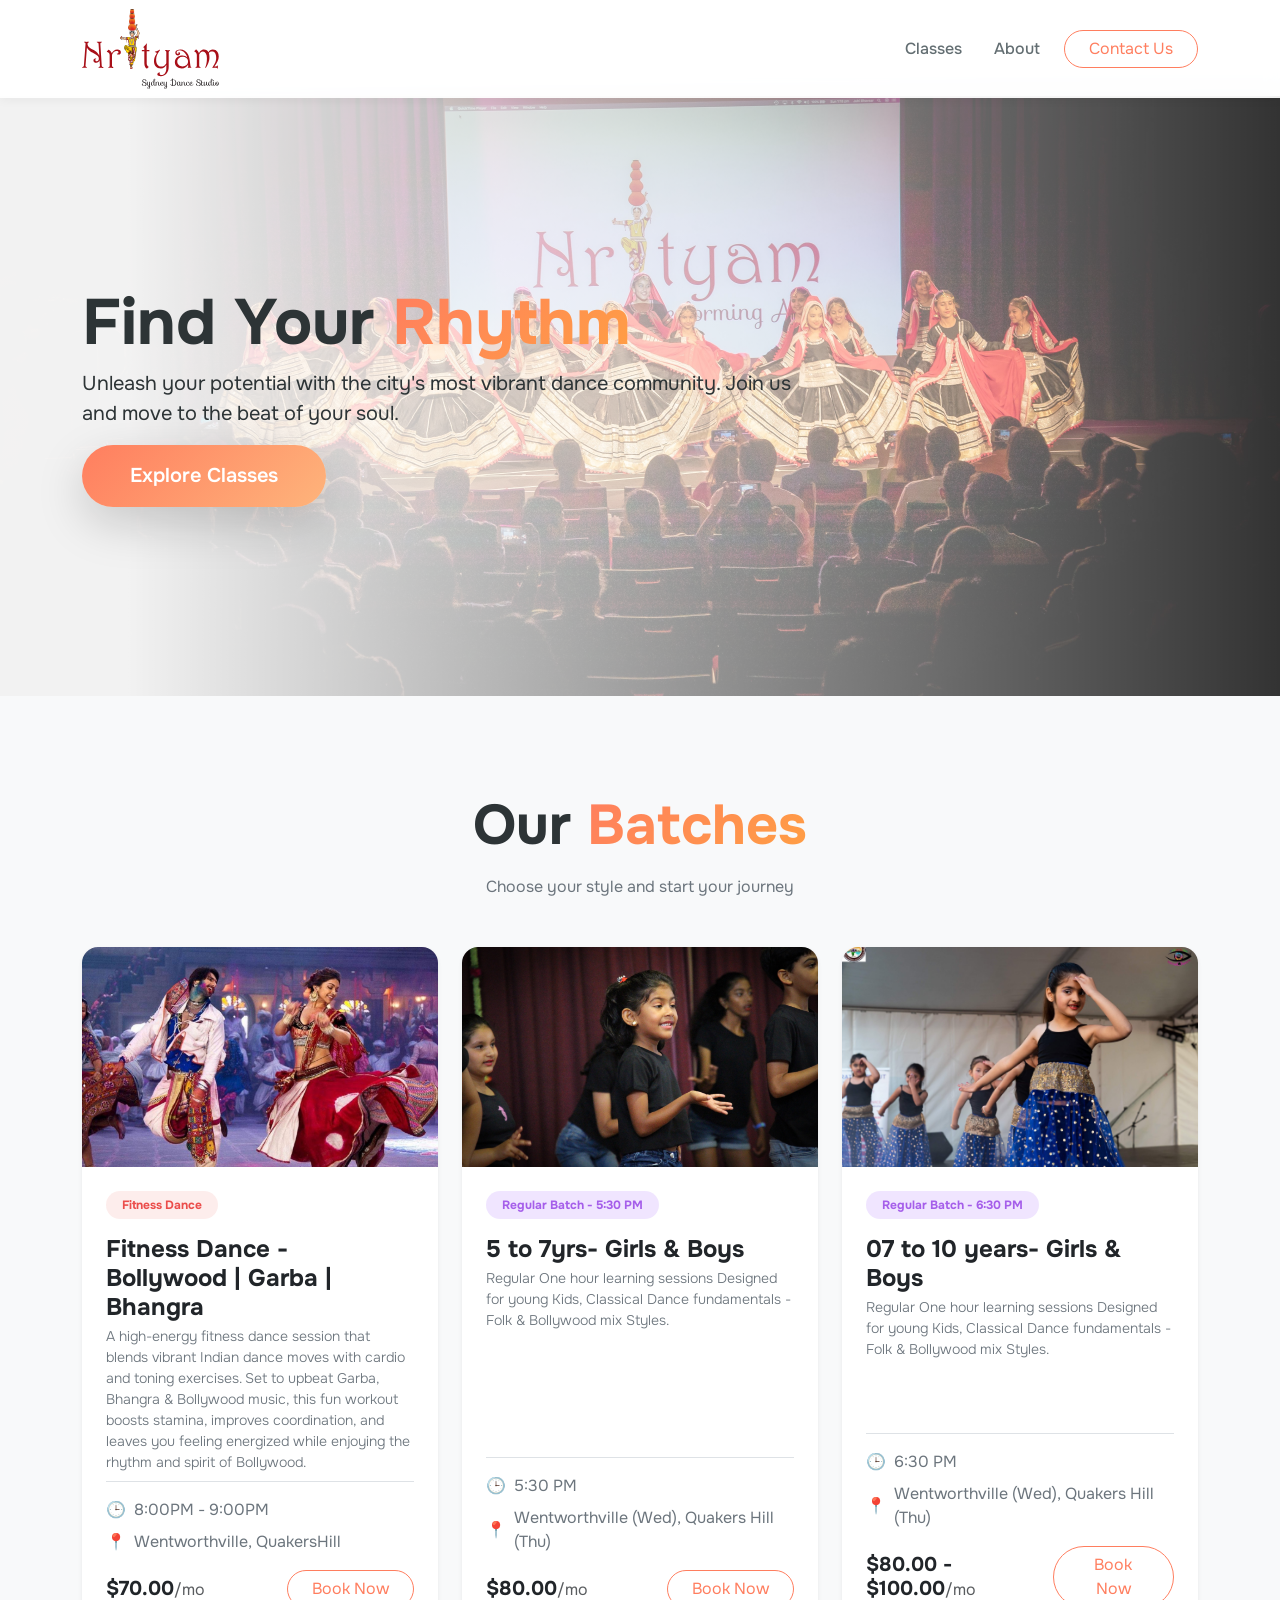
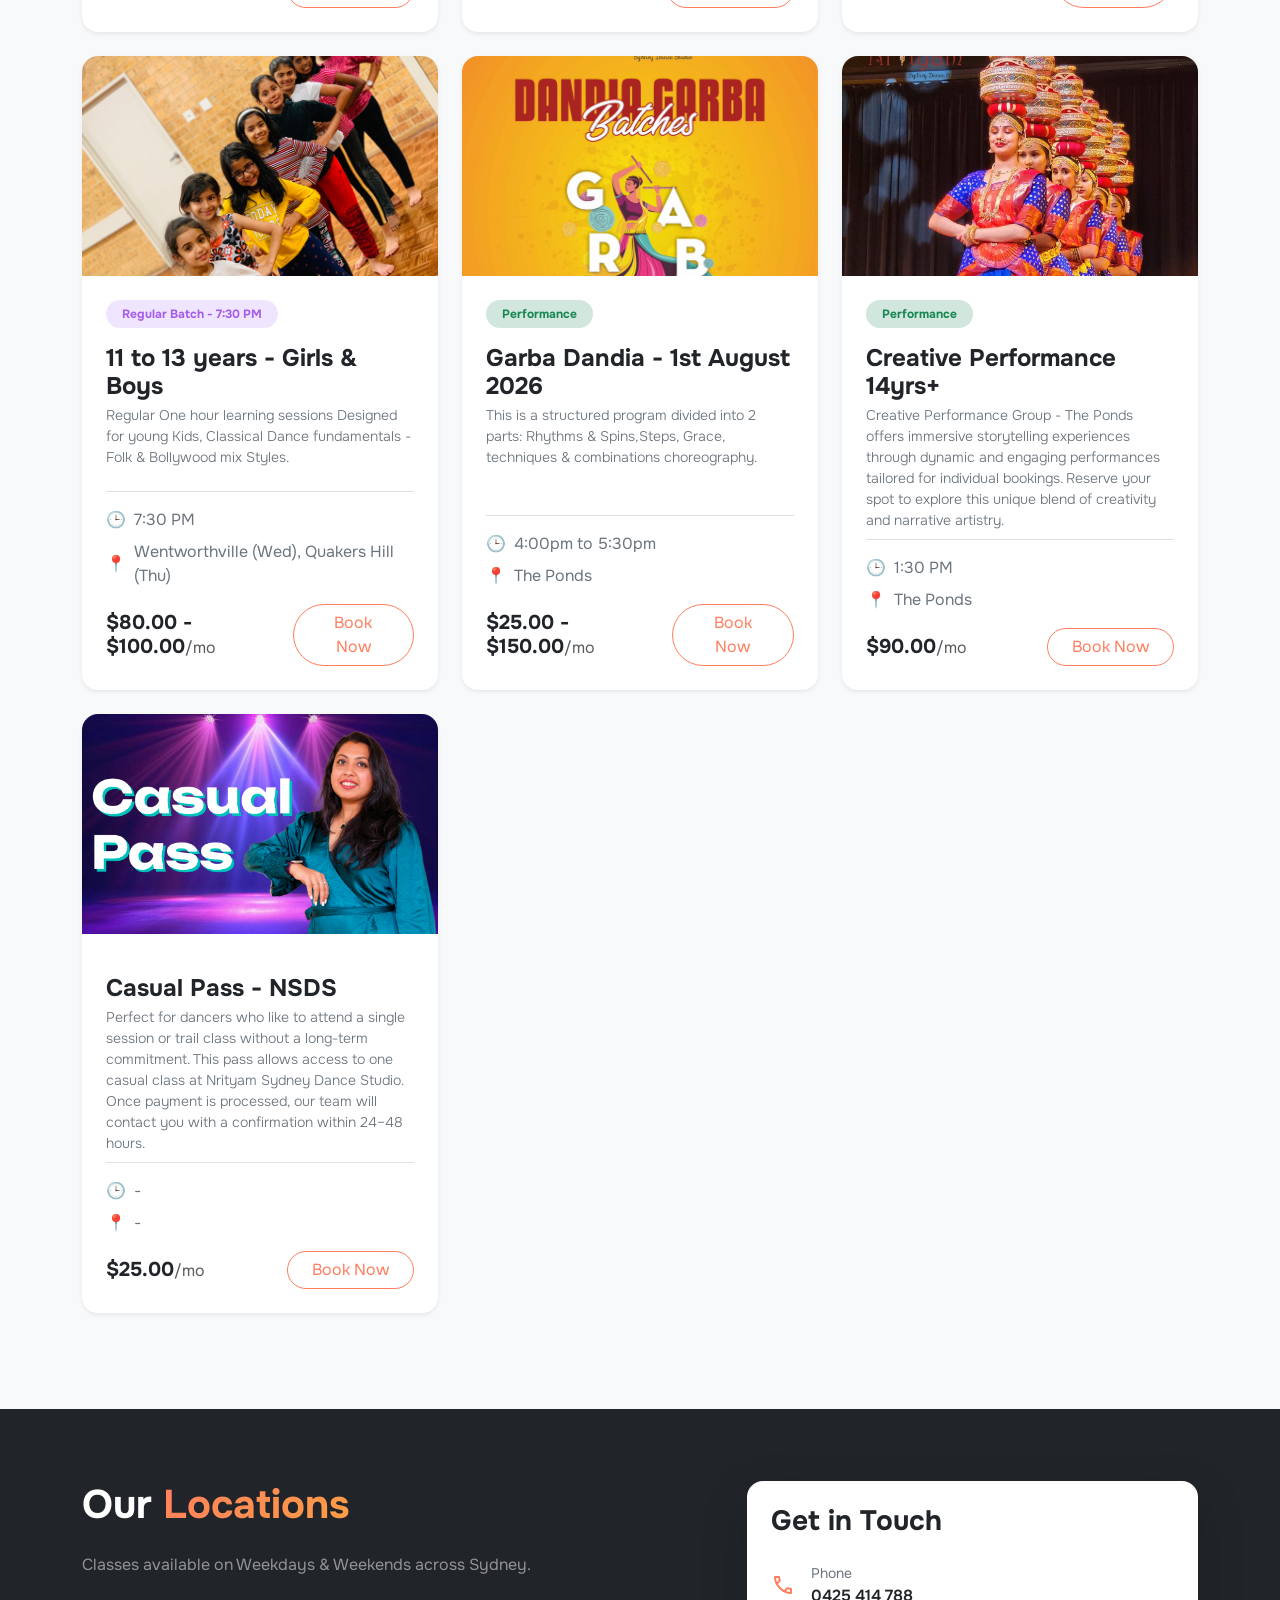
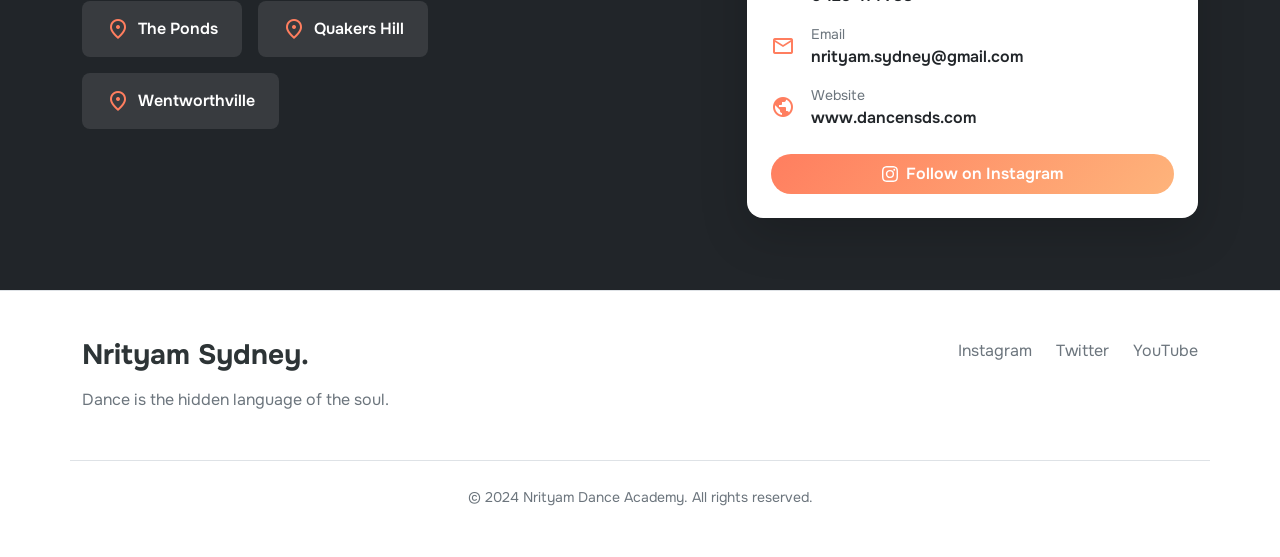
==== commit e7f97092: "Updated Address URLs and Instagram URL. Updated Address URLs and Instagram URL." ====
--- a/index.html
+++ b/index.html
@@ -90,18 +90,21 @@
                     <p class="text-white-50 mb-4">Classes available on Weekdays & Weekends across Sydney.</p>
 
                     <div class="d-flex flex-wrap gap-3 mb-5">
-                        <div class="bg-white bg-opacity-10 rounded-3 px-4 py-3 d-flex align-items-center gap-2">
+                        <a href="https://share.google/jB8MaLFNQBjFi0Lbu" target="_blank"
+                            class="text-decoration-none text-white bg-white bg-opacity-10 rounded-3 px-4 py-3 d-flex align-items-center gap-2">
                             <span class="material-symbols-outlined text-primary">location_on</span>
                             <span class="fw-semibold">The Ponds</span>
-                        </div>
-                        <div class="bg-white bg-opacity-10 rounded-3 px-4 py-3 d-flex align-items-center gap-2">
+                        </a>
+                        <a href="https://share.google/U74rde6o90WdBJ8sA" target="_blank"
+                            class="text-decoration-none text-white bg-white bg-opacity-10 rounded-3 px-4 py-3 d-flex align-items-center gap-2">
                             <span class="material-symbols-outlined text-primary">location_on</span>
                             <span class="fw-semibold">Quakers Hill</span>
-                        </div>
-                        <div class="bg-white bg-opacity-10 rounded-3 px-4 py-3 d-flex align-items-center gap-2">
+                        </a>
+                        <a href="https://share.google/09ua0mgjo7XJky7Tj" target="_blank"
+                            class="text-decoration-none text-white bg-white bg-opacity-10 rounded-3 px-4 py-3 d-flex align-items-center gap-2">
                             <span class="material-symbols-outlined text-primary">location_on</span>
                             <span class="fw-semibold">Wentworthville</span>
-                        </div>
+                        </a>
                     </div>
                 </div>
 
@@ -136,7 +139,7 @@
                             </div>
                         </div>
 
-                        <a href="https://www.instagram.com/nrityam.sydney/" target="_blank"
+                        <a href="https://www.instagram.com/nrityamsydney/" target="_blank"
                             class="btn btn-primary w-100 rounded-pill py-2 fw-semibold d-flex align-items-center justify-content-center gap-2">
                             <svg xmlns="http://www.w3.org/2000/svg" width="16" height="16" fill="currentColor"
                                 class="bi bi-instagram" viewBox="0 0 16 16">
@@ -161,7 +164,7 @@
                 </div>
                 <div class="col-md-4 text-md-end">
                     <div class="d-flex gap-4 justify-content-md-end">
-                        <a href="https://www.instagram.com/nrityam.sydney/" target="_blank"
+                        <a href="https://www.instagram.com/nrityamsydney/" target="_blank"
                             class="text-decoration-none text-secondary hover-primary">Instagram</a>
                         <a href="#" class="text-decoration-none text-secondary hover-primary">Twitter</a>
                         <a href="#" class="text-decoration-none text-secondary hover-primary">YouTube</a>
